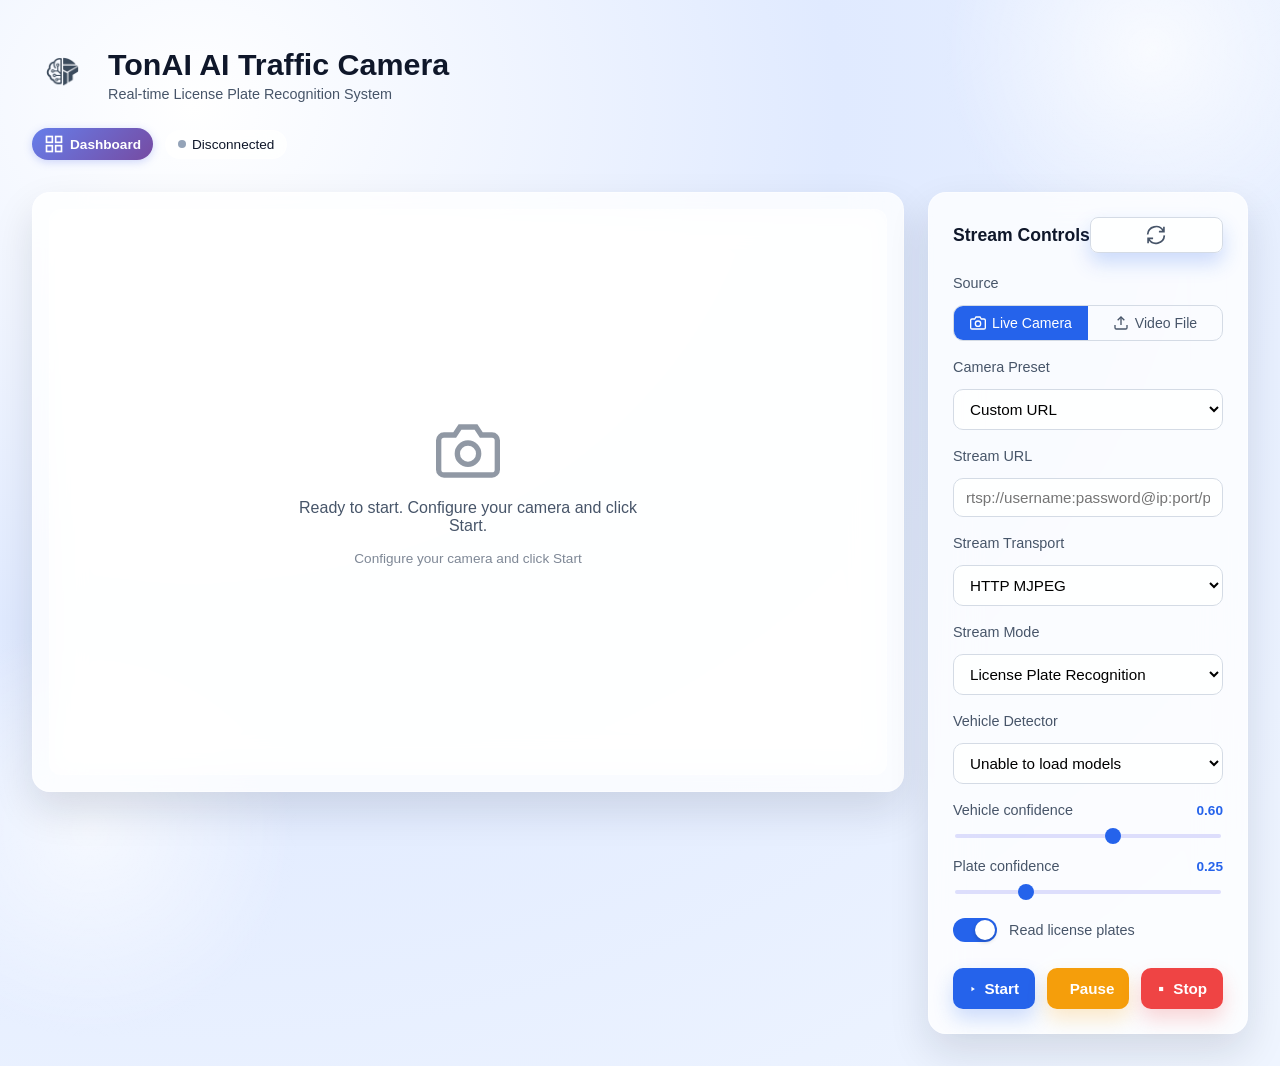
==== webapp/frontend/index.html @ 38c04290 "Merge pull request #68 from tungedng2710/development Development" ====
<!DOCTYPE html>
<html lang="en">
<head>
  <meta charset="UTF-8">
  <meta name="viewport" content="width=device-width, initial-scale=1.0">
  <title>TonAI License Plate Recognition</title>
  <link rel="stylesheet" href="style.css">
</head>
<body>
  <div class="app-shell">
    <header class="app-header">
      <div class="app-brand">
        <img src="static/logo_notext.png" alt="TonAI Logo" class="brand-logo" />
        <div>
          <h1>TonAI AI Traffic Camera</h1>
          <p class="tagline">Real-time License Plate Recognition System</p>
        </div>
      </div>
      <div class="status-badges">
        <a href="dashboard.html" class="dashboard-link" title="Open Dashboard">
          <svg width="20" height="20" viewBox="0 0 24 24" fill="none" stroke="currentColor" stroke-width="2">
            <rect x="3" y="3" width="7" height="7"/>
            <rect x="14" y="3" width="7" height="7"/>
            <rect x="14" y="14" width="7" height="7"/>
            <rect x="3" y="14" width="7" height="7"/>
          </svg>
          Dashboard
        </a>
        <div class="status-badge" id="connection-badge">
          <span class="status-dot"></span>
          <span class="status-text">Disconnected</span>
        </div>
        <div class="status-badge" id="fps-badge" style="display: none;">
          <span class="status-icon">⚡</span>
          <span class="status-text" id="fps-text">0 FPS</span>
        </div>
      </div>
    </header>

    <main class="app-main">
      <section class="stream-panel">
        <div class="stream-info" id="stream-info" style="display: none;">
          <span id="stream-resolution">Loading...</span>
          <span id="stream-duration">00:00</span>
        </div>
        <img id="alpr-stream" alt="License plate detection preview" class="stream-view" />
        <video id="webrtc-stream" class="stream-view" autoplay playsinline muted></video>
        <div class="stream-placeholder" id="stream-placeholder">
          <div class="placeholder-content">
            <svg class="placeholder-icon" viewBox="0 0 24 24" fill="none" stroke="currentColor" stroke-width="2">
              <path d="M23 19a2 2 0 0 1-2 2H3a2 2 0 0 1-2-2V8a2 2 0 0 1 2-2h4l2-3h6l2 3h4a2 2 0 0 1 2 2z"/>
              <circle cx="12" cy="13" r="4"/>
            </svg>
            <p id="placeholder-message">No stream running</p>
            <p class="placeholder-hint">Configure your camera and click Start</p>
          </div>
        </div>
        <div class="loading-overlay" id="loading-overlay" style="display: none;">
          <div class="spinner"></div>
          <p>Connecting...</p>
        </div>
      </section>

      <section class="control-panel">
        <div class="panel-header">
          <h2>Stream Controls</h2>
          <button class="icon-btn" id="refresh-cameras" title="Refresh cameras">
            <svg viewBox="0 0 24 24" fill="none" stroke="currentColor" stroke-width="2">
              <path d="M21.5 2v6h-6M2.5 22v-6h6M2 11.5a10 10 0 0 1 18.8-4.3M22 12.5a10 10 0 0 1-18.8 4.2"/>
            </svg>
          </button>
        </div>

        <div class="control-group">
          <label class="control-label">Source</label>
          <div class="source-toggle">
            <button class="source-btn active" id="source-camera" data-source="camera">
              <svg viewBox="0 0 24 24" fill="none" stroke="currentColor" stroke-width="2" width="14" height="14"><path d="M23 19a2 2 0 0 1-2 2H3a2 2 0 0 1-2-2V8a2 2 0 0 1 2-2h4l2-3h6l2 3h4a2 2 0 0 1 2 2z"/><circle cx="12" cy="13" r="4"/></svg>
              Live Camera
            </button>
            <button class="source-btn" id="source-upload" data-source="upload">
              <svg viewBox="0 0 24 24" fill="none" stroke="currentColor" stroke-width="2" width="14" height="14"><path d="M21 15v4a2 2 0 0 1-2 2H5a2 2 0 0 1-2-2v-4"/><polyline points="17 8 12 3 7 8"/><line x1="12" y1="3" x2="12" y2="15"/></svg>
              Video File
            </button>
          </div>
        </div>

        <div id="camera-section">
          <div class="control-group">
            <label class="control-label" for="camera-select">Camera Preset</label>
            <select id="camera-select">
              <option value="__custom" selected>Custom URL</option>
            </select>
          </div>

          <div class="control-group">
            <label class="control-label" for="stream-url">Stream URL</label>
            <input id="stream-url" type="text" placeholder="rtsp://username:password@ip:port/path" autocomplete="off" />
          </div>

          <div class="control-group">
            <label class="control-label" for="stream-transport">Stream Transport</label>
            <select id="stream-transport">
              <option value="mjpeg" selected>HTTP MJPEG</option>
              <option value="webrtc">WebRTC (Low Latency)</option>
            </select>
          </div>
        </div>

        <div id="upload-section" style="display:none;">
          <div class="control-group">
            <label class="control-label" for="video-file-input">MP4 Video <span class="upload-limit-badge">max 200 MB</span></label>
            <div class="file-drop-zone" id="file-drop-zone">
              <input type="file" id="video-file-input" accept="video/mp4,.mp4" />
              <div class="file-drop-content" id="file-drop-content">
                <svg viewBox="0 0 24 24" fill="none" stroke="currentColor" stroke-width="2" width="32" height="32"><path d="M21 15v4a2 2 0 0 1-2 2H5a2 2 0 0 1-2-2v-4"/><polyline points="17 8 12 3 7 8"/><line x1="12" y1="3" x2="12" y2="15"/></svg>
                <span class="file-drop-label">Click to select or drag &amp; drop</span>
                <span class="file-drop-hint" id="file-name-display">No file selected</span>
              </div>
            </div>
            <div class="upload-progress-wrap" id="upload-progress-wrap" style="display:none;">
              <div class="upload-progress-bar-bg">
                <div class="upload-progress-bar" id="upload-progress-bar"></div>
              </div>
              <span class="upload-progress-text" id="upload-progress-text">Uploading… 0%</span>
            </div>
          </div>
        </div>

        <div class="control-group">
          <label class="control-label" for="stream-mode">Stream Mode</label>
          <select id="stream-mode">
            <option value="preview">Camera Preview</option>
            <option value="alpr" selected>License Plate Recognition</option>
          </select>
        </div>

        <div class="control-group">
          <label class="control-label" for="vehicle-model">Vehicle Detector</label>
          <select id="vehicle-model">
            <option value="" disabled selected>Loading models...</option>
          </select>
        </div>

        <div class="control-group alpr-only">
          <label class="control-label" for="vconf">Vehicle confidence <span class="value-label" id="vconf-val">0.60</span></label>
          <input type="range" id="vconf" min="0" max="1" step="0.01" value="0.60" />
        </div>

        <div class="control-group alpr-only">
          <label class="control-label" for="pconf">Plate confidence <span class="value-label" id="pconf-val">0.25</span></label>
          <input type="range" id="pconf" min="0" max="1" step="0.01" value="0.25" />
        </div>

        <div class="control-toggle alpr-only">
          <label class="toggle-label" for="read-plate">
            <input type="checkbox" id="read-plate" checked />
            <span class="toggle-slider"></span>
            <span>Read license plates</span>
          </label>
        </div>

        <div class="button-row">
          <button id="start-stream" class="btn-primary">
            <svg viewBox="0 0 24 24" fill="currentColor">
              <path d="M8 5v14l11-7z"/>
            </svg>
            <span>Start</span>
          </button>
          <button id="pause-stream" class="btn-warning">
            <svg viewBox="0 0 24 24" fill="currentColor">
              <path d="M6 4h4v16H6V4zm8 0h4v16h-4V4z"/>
            </svg>
            <span>Pause</span>
          </button>
          <button id="stop-stream" class="btn-danger">
            <svg viewBox="0 0 24 24" fill="currentColor">
              <rect x="6" y="6" width="12" height="12"/>
            </svg>
            <span>Stop</span>
          </button>
        </div>
      </section>
    </main>
  </div>

  <script src="alpr_stream.js"></script>
</body>
</html>
---- webapp/frontend/style.css ----
@font-face {
  font-family: 'Coves';
  src: url('static/fonts/Coves-Regular.woff2') format('woff2'),
       url('static/fonts/Coves-Regular.woff') format('woff');
  font-weight: 400;
  font-style: normal;
  font-display: swap;
}

@font-face {
  font-family: 'Coves';
  src: url('static/fonts/Coves-Bold.woff2') format('woff2'),
       url('static/fonts/Coves-Bold.woff') format('woff');
  font-weight: 700;
  font-style: normal;
  font-display: swap;
}

@font-face {
  font-family: 'Coves';
  src: url('static/fonts/Coves-Light.woff2') format('woff2'),
       url('static/fonts/Coves-Light.woff') format('woff');
  font-weight: 300;
  font-style: normal;
  font-display: swap;
}

:root {
  color-scheme: light;
  --surface: rgba(255, 255, 255, 0.78);
  --surface-strong: rgba(255, 255, 255, 0.92);
  --surface-muted: #eef3ff;
  --text: #0f172a;
  --text-muted: #475569;
  --accent: #2563eb;
  --accent-strong: #1d4ed8;
  --border: #d4dbe5;
  --glass-border: rgba(255, 255, 255, 0.45);
  --glass-highlight: rgba(255, 255, 255, 0.65);
  --shadow: 0 18px 40px rgba(15, 23, 42, 0.12);
  font-family: 'Coves', -apple-system, BlinkMacSystemFont, 'Segoe UI', Roboto, 'Helvetica Neue', Arial, sans-serif;
}

* {
  box-sizing: border-box;
}

body {
  margin: 0;
  min-height: 100vh;
  background: radial-gradient(120% 120% at 15% 10%, rgba(255, 255, 255, 0.9) 0%, #e0eaff 42%, #eff5ff 100%);
  color: var(--text);
  font-family: inherit;
  position: relative;
  overflow-x: hidden;
}

body::before,
body::after {
  content: '';
  position: fixed;
  width: 420px;
  height: 420px;
  background: radial-gradient(circle, rgba(255, 255, 255, 0.75) 0%, rgba(255, 255, 255, 0) 70%);
  pointer-events: none;
  z-index: 0;
  filter: blur(0.5px);
}

body::before {
  top: -160px;
  right: -80px;
}

body::after {
  bottom: -140px;
  left: -120px;
  opacity: 0.85;
}

.app-shell {
  padding: 32px;
  display: flex;
  flex-direction: column;
  gap: 24px;
  max-width: 1440px;
  margin: 0 auto;
  position: relative;
  z-index: 1;
}

.app-header {
  display: flex;
  flex-direction: column;
  gap: 12px;
  padding: 12px 0 8px;
}

.app-brand {
  display: flex;
  align-items: center;
  gap: 16px;
}

.brand-logo {
  width: 60px;
  height: 60px;
  object-fit: contain;
}

.app-brand h1 {
  margin: 0;
  font-size: 1.9rem;
}

.tagline {
  margin: 4px 0 0;
  color: var(--text-muted);
  font-size: 0.9rem;
  font-weight: 300;
}

.status-badges {
  display: flex;
  gap: 12px;
  align-items: center;
  margin-top: 12px;
}

.dashboard-link {
  display: inline-flex;
  align-items: center;
  gap: 6px;
  padding: 6px 12px;
  background: linear-gradient(135deg, #667eea 0%, #764ba2 100%);
  color: white;
  text-decoration: none;
  border-radius: 20px;
  font-size: 0.85rem;
  font-weight: 600;
  transition: all 0.3s ease;
  box-shadow: 0 2px 8px rgba(102, 126, 234, 0.3);
}

.dashboard-link:hover {
  transform: translateY(-2px);
  box-shadow: 0 4px 12px rgba(102, 126, 234, 0.4);
}

.status-badge {
  display: inline-flex;
  align-items: center;
  gap: 6px;
  padding: 6px 12px;
  background: var(--surface);
  border: 1px solid var(--glass-border);
  border-radius: 20px;
  font-size: 0.85rem;
  font-weight: 500;
  backdrop-filter: blur(12px);
  -webkit-backdrop-filter: blur(12px);
  transition: all 0.3s ease;
}

.status-dot {
  width: 8px;
  height: 8px;
  border-radius: 50%;
  background: #94a3b8;
  animation: pulse 2s ease-in-out infinite;
  transition: background 0.3s ease;
}

.status-badge.connected .status-dot {
  background: #10b981;
}

.status-badge.connecting .status-dot {
  background: #f59e0b;
}

.status-badge.error .status-dot {
  background: #ef4444;
}

.status-icon {
  font-size: 1rem;
}

@keyframes pulse {
  0%, 100% { opacity: 1; }
  50% { opacity: 0.5; }
}

.header-note {
  margin: 0;
  color: var(--text-muted);
  line-height: 1.4;
}

.app-main {
  display: grid;
  grid-template-columns: minmax(0, 1fr) 320px;
  gap: 24px;
  align-items: start;
}

.stream-panel {
  position: relative;
  background: var(--surface);
  border-radius: 18px;
  padding: 16px;
  min-height: 600px;
  box-shadow: var(--shadow);
  display: flex;
  align-items: stretch;
  justify-content: center;
  border: 1px solid var(--glass-border);
  backdrop-filter: blur(24px);
  -webkit-backdrop-filter: blur(24px);
  overflow: hidden;
}

.stream-info {
  position: absolute;
  top: 24px;
  right: 24px;
  display: flex;
  gap: 12px;
  z-index: 10;
}

.stream-info span {
  background: rgba(15, 23, 42, 0.85);
  color: white;
  padding: 6px 12px;
  border-radius: 8px;
  font-size: 0.85rem;
  font-weight: 500;
  backdrop-filter: blur(12px);
  -webkit-backdrop-filter: blur(12px);
}

.stream-view {
  width: 100%;
  max-height: 80vh;
  border-radius: 12px;
  border: 1px solid var(--border);
  background: #0f172a;
  object-fit: contain;
  display: none;
  transition: opacity 0.3s ease;
}

.stream-view.fade-in {
  animation: fadeIn 0.5s ease;
}

@keyframes fadeIn {
  from { opacity: 0; }
  to { opacity: 1; }
}

.stream-placeholder {
  position: absolute;
  inset: 16px;
  border-radius: 12px;
  border: 1px dashed var(--glass-border);
  background: rgba(255, 255, 255, 0.32);
  display: flex;
  align-items: center;
  justify-content: center;
  color: var(--text-muted);
  font-weight: 500;
  backdrop-filter: blur(12px);
  -webkit-backdrop-filter: blur(12px);
  transition: all 0.3s ease;
}

.placeholder-content {
  display: flex;
  flex-direction: column;
  align-items: center;
  gap: 16px;
  text-align: center;
  max-width: 400px;
  padding: 24px;
}

.placeholder-icon {
  width: 64px;
  height: 64px;
  color: var(--text-muted);
  opacity: 0.6;
}

.placeholder-content p {
  margin: 0;
  font-size: 1rem;
}

.placeholder-hint {
  font-size: 0.85rem !important;
  opacity: 0.7;
}

.loading-overlay {
  position: absolute;
  inset: 16px;
  border-radius: 12px;
  background: rgba(255, 255, 255, 0.95);
  display: flex;
  flex-direction: column;
  align-items: center;
  justify-content: center;
  gap: 16px;
  z-index: 20;
  backdrop-filter: blur(12px);
  -webkit-backdrop-filter: blur(12px);
}

.spinner {
  width: 48px;
  height: 48px;
  border: 4px solid rgba(37, 99, 235, 0.2);
  border-top-color: var(--accent);
  border-radius: 50%;
  animation: spin 0.8s linear infinite;
}

@keyframes spin {
  to { transform: rotate(360deg); }
}

.loading-overlay p {
  margin: 0;
  color: var(--text);
  font-weight: 500;
}

.control-panel {
  background: var(--surface);
  border-radius: 18px;
  box-shadow: var(--shadow);
  padding: 24px;
  display: flex;
  flex-direction: column;
  gap: 18px;
  border: 1px solid var(--glass-border);
  backdrop-filter: blur(24px);
  -webkit-backdrop-filter: blur(24px);
}

.control-panel.preview-mode .alpr-only {
  display: none;
}

.panel-header {
  display: flex;
  justify-content: space-between;
  align-items: center;
  margin-bottom: 4px;
}

.panel-header h2 {
  margin: 0;
  font-size: 1.1rem;
}

.icon-btn {
  width: 36px;
  height: 36px;
  padding: 8px;
  border: 1px solid var(--border);
  border-radius: 8px;
  background: var(--surface);
  cursor: pointer;
  transition: all 0.2s ease;
  display: flex;
  align-items: center;
  justify-content: center;
}

.icon-btn svg {
  width: 20px;
  height: 20px;
  color: var(--text-muted);
  transition: color 0.2s ease;
}

.icon-btn:hover {
  background: var(--surface-muted);
  border-color: var(--accent);
}

.icon-btn:hover svg {
  color: var(--accent);
}

.icon-btn:active {
  transform: scale(0.95);
}

.control-label {
  font-size: 0.9rem;
  color: var(--text-muted);
  margin-bottom: 6px;
  display: flex;
  gap: 8px;
  align-items: baseline;
  justify-content: space-between;
}

.value-label {
  color: var(--accent);
  font-weight: 600;
  font-size: 0.85rem;
}

input[type="text"],
select {
  width: 100%;
  padding: 10px 12px;
  border-radius: 10px;
  border: 1px solid var(--border);
  font-size: 0.95rem;
  transition: all 0.2s ease;
  background: var(--surface);
}

input[type="text"]:focus,
select:focus {
  outline: none;
  border-color: var(--accent);
  box-shadow: 0 0 0 3px rgba(37, 99, 235, 0.12);
  transform: translateY(-1px);
}

input[type="text"].input-error {
  border-color: #ef4444;
  box-shadow: 0 0 0 3px rgba(239, 68, 68, 0.18);
  animation: shake 0.3s ease;
}

@keyframes shake {
  0%, 100% { transform: translateX(0); }
  25% { transform: translateX(-5px); }
  75% { transform: translateX(5px); }
}

.control-group {
  display: flex;
  flex-direction: column;
  gap: 8px;
}

.control-toggle {
  display: flex;
  align-items: center;
  margin-top: 4px;
}

.toggle-label {
  display: flex;
  align-items: center;
  gap: 12px;
  font-size: 0.9rem;
  color: var(--text-muted);
  cursor: pointer;
  user-select: none;
}

.toggle-label input[type="checkbox"] {
  position: absolute;
  opacity: 0;
  pointer-events: none;
}

.toggle-slider {
  position: relative;
  width: 44px;
  height: 24px;
  background: rgba(148, 163, 184, 0.3);
  border-radius: 12px;
  transition: all 0.3s ease;
  flex-shrink: 0;
}

.toggle-slider::before {
  content: '';
  position: absolute;
  top: 2px;
  left: 2px;
  width: 20px;
  height: 20px;
  background: white;
  border-radius: 50%;
  transition: all 0.3s ease;
  box-shadow: 0 2px 4px rgba(0, 0, 0, 0.2);
}

.toggle-label input[type="checkbox"]:checked + .toggle-slider {
  background: var(--accent);
}

.toggle-label input[type="checkbox"]:checked + .toggle-slider::before {
  transform: translateX(20px);
}

input[type="range"] {
  appearance: none;
  height: 4px;
  border-radius: 999px;
  background: rgba(99, 102, 241, 0.2);
  outline: none;
}

input[type="range"]::-webkit-slider-thumb {
  appearance: none;
  width: 16px;
  height: 16px;
  border-radius: 50%;
  background: var(--accent);
  cursor: pointer;
  transition: transform 0.15s ease;
}

input[type="range"]::-webkit-slider-thumb:hover {
  transform: scale(1.1);
}

input[type="range"]::-moz-range-thumb {
  width: 16px;
  height: 16px;
  border-radius: 50%;
  background: var(--accent);
  cursor: pointer;
  border: none;
}

.button-row {
  display: flex;
  gap: 12px;
  flex-wrap: nowrap;
  margin-top: 8px;
}

button {
  flex: 1 1 0;
  min-width: 0;
  padding: 12px 16px;
  border-radius: 10px;
  border: none;
  font-weight: 600;
  font-size: 0.95rem;
  cursor: pointer;
  transition: all 0.2s ease;
  color: #fff;
  background: var(--accent);
  box-shadow: 0 10px 20px rgba(37, 99, 235, 0.22);
  display: flex;
  align-items: center;
  justify-content: center;
  gap: 8px;
  position: relative;
  overflow: hidden;
}

button::before {
  content: '';
  position: absolute;
  inset: 0;
  background: linear-gradient(135deg, rgba(255, 255, 255, 0.2) 0%, transparent 100%);
  opacity: 0;
  transition: opacity 0.3s ease;
}

button:hover::before {
  opacity: 1;
}

button svg {
  width: 16px;
  height: 16px;
}

button:hover {
  background: var(--accent-strong);
  transform: translateY(-2px);
  box-shadow: 0 14px 28px rgba(37, 99, 235, 0.3);
}

button:active {
  transform: translateY(0);
  box-shadow: 0 8px 16px rgba(37, 99, 235, 0.22);
}

button:disabled {
  opacity: 0.6;
  cursor: not-allowed;
  transform: none !important;
}

.btn-primary {
  background: var(--accent);
  box-shadow: 0 10px 20px rgba(37, 99, 235, 0.22);
}

.btn-primary:hover {
  background: var(--accent-strong);
}

.btn-warning {
  background: #f59e0b;
  box-shadow: 0 10px 20px rgba(245, 158, 11, 0.22);
}

.btn-warning:hover {
  background: #ea8a07;
  box-shadow: 0 14px 28px rgba(245, 158, 11, 0.3);
}

.btn-danger {
  background: #ef4444;
  box-shadow: 0 10px 20px rgba(239, 68, 68, 0.22);
}

.btn-danger:hover {
  background: #dc2626;
  box-shadow: 0 14px 28px rgba(239, 68, 68, 0.3);
}

/* ── Source toggle ──────────────────────────────────── */
.source-toggle {
  display: flex;
  gap: 0;
  border: 1px solid var(--border);
  border-radius: 10px;
  overflow: hidden;
}

.source-btn {
  flex: 1 1 0;
  display: inline-flex;
  align-items: center;
  justify-content: center;
  gap: 6px;
  padding: 9px 12px;
  border: none;
  border-radius: 0;
  background: transparent;
  color: var(--text-muted);
  font-size: 0.88rem;
  font-weight: 500;
  cursor: pointer;
  transition: all 0.18s ease;
  box-shadow: none;
  transform: none !important;
}

.source-btn:hover {
  background: var(--surface-muted);
  color: var(--text);
  transform: none !important;
  box-shadow: none !important;
}

.source-btn.active {
  background: var(--accent);
  color: #fff;
  box-shadow: none !important;
}

.source-btn.active:hover {
  background: var(--accent-strong);
}

/* ── File drop zone ─────────────────────────────────── */
.upload-limit-badge {
  display: inline-block;
  background: var(--surface-muted);
  color: var(--text-muted);
  border: 1px solid var(--border);
  border-radius: 6px;
  font-size: 0.75rem;
  padding: 1px 6px;
  margin-left: 6px;
  vertical-align: middle;
}

.file-drop-zone {
  position: relative;
  border: 2px dashed var(--border);
  border-radius: 10px;
  background: var(--surface-muted);
  cursor: pointer;
  transition: all 0.2s ease;
  overflow: hidden;
}

.file-drop-zone:hover,
.file-drop-zone.drag-over {
  border-color: var(--accent);
  background: rgba(37, 99, 235, 0.05);
}

.file-drop-zone.drop-zone-error {
  border-color: #ef4444;
  background: rgba(239, 68, 68, 0.05);
}

.file-drop-zone input[type="file"] {
  position: absolute;
  inset: 0;
  opacity: 0;
  cursor: pointer;
  width: 100%;
  height: 100%;
  z-index: 2;
}

.file-drop-content {
  display: flex;
  flex-direction: column;
  align-items: center;
  gap: 6px;
  padding: 20px 16px;
  pointer-events: none;
  color: var(--text-muted);
}

.file-drop-content svg {
  opacity: 0.55;
}

.file-drop-label {
  font-size: 0.9rem;
  font-weight: 500;
  color: var(--text);
}

.file-drop-hint {
  font-size: 0.8rem;
  color: var(--text-muted);
  word-break: break-all;
  text-align: center;
}

/* ── Upload progress ────────────────────────────────── */
.upload-progress-wrap {
  margin-top: 8px;
}

.upload-progress-bar-bg {
  height: 6px;
  background: var(--surface-muted);
  border-radius: 4px;
  overflow: hidden;
  border: 1px solid var(--border);
}

.upload-progress-bar {
  height: 100%;
  width: 0%;
  background: linear-gradient(90deg, var(--accent) 0%, #60a5fa 100%);
  border-radius: 4px;
  transition: width 0.2s ease;
}

.upload-progress-text {
  display: block;
  margin-top: 4px;
  font-size: 0.8rem;
  color: var(--text-muted);
}

#camera-section,
#upload-section {
  display: flex;
  flex-direction: column;
  gap: 18px;
}

@media (max-width: 1024px) {
  .app-shell {
    padding: 24px;
  }

  .app-main {
    grid-template-columns: 1fr;
  }

  .control-panel {
    position: static;
  }
}

@media (max-width: 640px) {
  .app-shell {
    padding: 16px;
  }

  .app-header {
    padding: 18px;
  }

  .stream-panel {
    padding: 12px;
    min-height: 300px;
  }

  .stream-placeholder {
    inset: 12px;
  }

  .control-panel {
    padding: 18px;
    gap: 16px;
  }
}
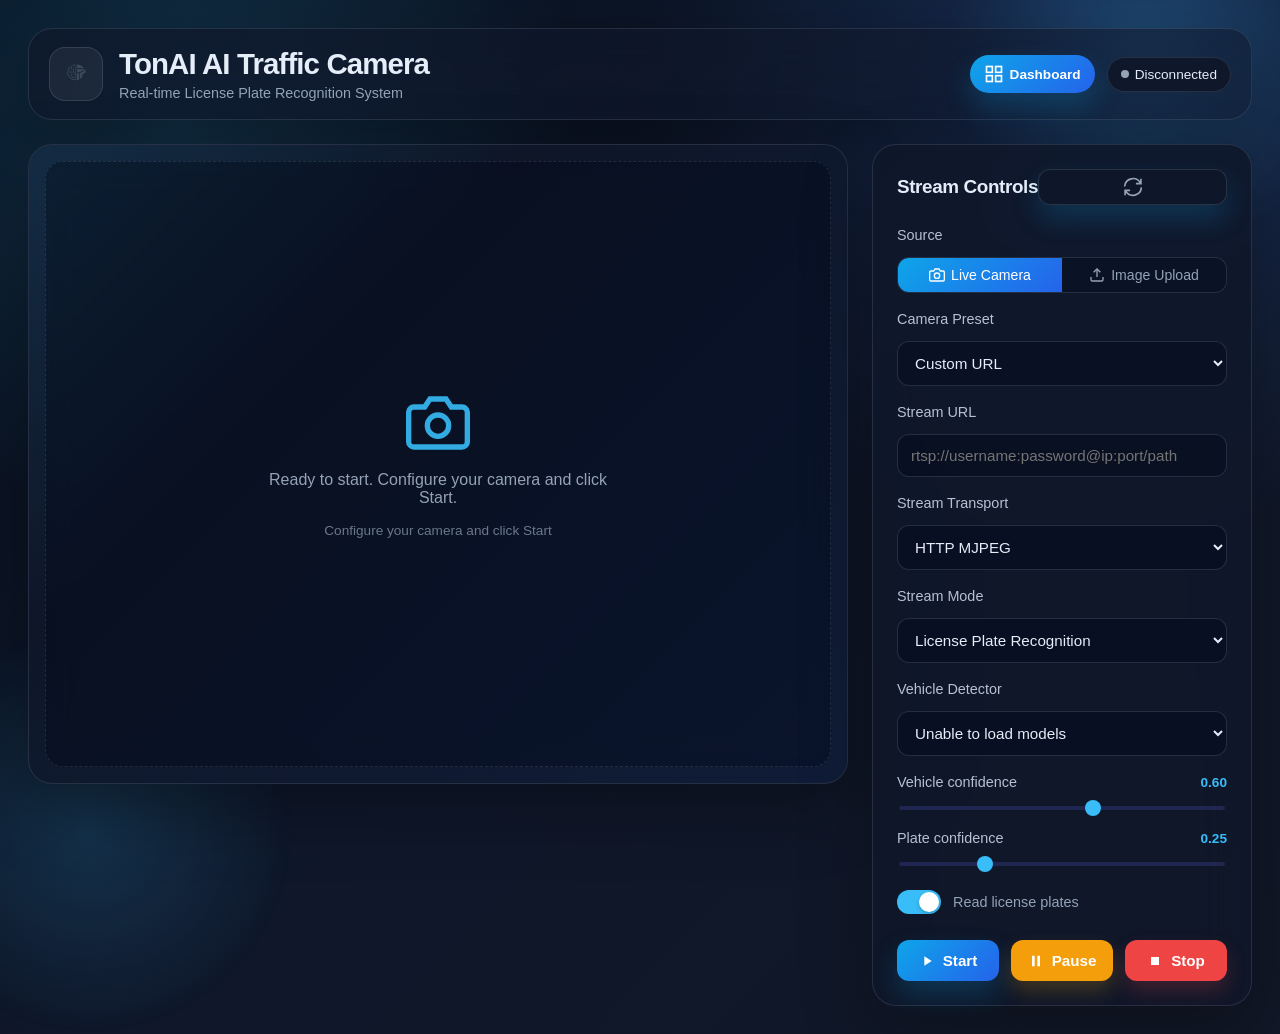
==== commit 144f6520: "bug fixed" ====
--- a/webapp/frontend/index.html
+++ b/webapp/frontend/index.html
@@ -80,7 +80,7 @@
             </button>
             <button class="source-btn" id="source-upload" data-source="upload">
               <svg viewBox="0 0 24 24" fill="none" stroke="currentColor" stroke-width="2" width="14" height="14"><path d="M21 15v4a2 2 0 0 1-2 2H5a2 2 0 0 1-2-2v-4"/><polyline points="17 8 12 3 7 8"/><line x1="12" y1="3" x2="12" y2="15"/></svg>
-              Video File
+              Image Upload
             </button>
           </div>
         </div>
@@ -109,9 +109,9 @@
 
         <div id="upload-section" style="display:none;">
           <div class="control-group">
-            <label class="control-label" for="video-file-input">MP4 Video <span class="upload-limit-badge">max 200 MB</span></label>
+            <label class="control-label" for="image-file-input">Image <span class="upload-limit-badge">JPG, PNG, WEBP</span></label>
             <div class="file-drop-zone" id="file-drop-zone">
-              <input type="file" id="video-file-input" accept="video/mp4,.mp4" />
+              <input type="file" id="image-file-input" accept="image/*,.jpg,.jpeg,.png,.webp" />
               <div class="file-drop-content" id="file-drop-content">
                 <svg viewBox="0 0 24 24" fill="none" stroke="currentColor" stroke-width="2" width="32" height="32"><path d="M21 15v4a2 2 0 0 1-2 2H5a2 2 0 0 1-2-2v-4"/><polyline points="17 8 12 3 7 8"/><line x1="12" y1="3" x2="12" y2="15"/></svg>
                 <span class="file-drop-label">Click to select or drag &amp; drop</span>
@@ -122,7 +122,7 @@
               <div class="upload-progress-bar-bg">
                 <div class="upload-progress-bar" id="upload-progress-bar"></div>
               </div>
-              <span class="upload-progress-text" id="upload-progress-text">Uploading… 0%</span>
+              <span class="upload-progress-text" id="upload-progress-text">Processing... 0%</span>
             </div>
           </div>
         </div>
--- a/webapp/frontend/style.css
+++ b/webapp/frontend/style.css
@@ -26,18 +26,21 @@
 }
 
 :root {
-  color-scheme: light;
-  --surface: rgba(255, 255, 255, 0.78);
-  --surface-strong: rgba(255, 255, 255, 0.92);
-  --surface-muted: #eef3ff;
-  --text: #0f172a;
-  --text-muted: #475569;
-  --accent: #2563eb;
-  --accent-strong: #1d4ed8;
-  --border: #d4dbe5;
-  --glass-border: rgba(255, 255, 255, 0.45);
-  --glass-highlight: rgba(255, 255, 255, 0.65);
-  --shadow: 0 18px 40px rgba(15, 23, 42, 0.12);
+  color-scheme: dark;
+  --page-bg: #07111f;
+  --surface: rgba(15, 23, 42, 0.88);
+  --surface-strong: rgba(22, 33, 52, 0.96);
+  --surface-muted: rgba(30, 41, 59, 0.82);
+  --text: #e5edf8;
+  --text-muted: #94a3b8;
+  --accent: #38bdf8;
+  --accent-strong: #0ea5e9;
+  --border: rgba(148, 163, 184, 0.2);
+  --glass-border: rgba(148, 163, 184, 0.18);
+  --glass-highlight: rgba(255, 255, 255, 0.08);
+  --shadow: 0 24px 70px rgba(0, 0, 0, 0.32);
+  --radius-lg: 24px;
+  --radius-md: 14px;
   font-family: 'Coves', -apple-system, BlinkMacSystemFont, 'Segoe UI', Roboto, 'Helvetica Neue', Arial, sans-serif;
 }
 
@@ -48,7 +51,10 @@
 body {
   margin: 0;
   min-height: 100vh;
-  background: radial-gradient(120% 120% at 15% 10%, rgba(255, 255, 255, 0.9) 0%, #e0eaff 42%, #eff5ff 100%);
+  background:
+    radial-gradient(circle at 14% 12%, rgba(56, 189, 248, 0.18), transparent 28%),
+    radial-gradient(circle at 88% 6%, rgba(59, 130, 246, 0.2), transparent 32%),
+    linear-gradient(135deg, #07111f 0%, #0f172a 48%, #111827 100%);
   color: var(--text);
   font-family: inherit;
   position: relative;
@@ -61,7 +67,7 @@
   position: fixed;
   width: 420px;
   height: 420px;
-  background: radial-gradient(circle, rgba(255, 255, 255, 0.75) 0%, rgba(255, 255, 255, 0) 70%);
+  background: radial-gradient(circle, rgba(56, 189, 248, 0.2) 0%, rgba(56, 189, 248, 0) 70%);
   pointer-events: none;
   z-index: 0;
   filter: blur(0.5px);
@@ -79,7 +85,7 @@
 }
 
 .app-shell {
-  padding: 32px;
+  padding: 28px;
   display: flex;
   flex-direction: column;
   gap: 24px;
@@ -91,9 +97,17 @@
 
 .app-header {
   display: flex;
-  flex-direction: column;
-  gap: 12px;
-  padding: 12px 0 8px;
+  flex-direction: row;
+  justify-content: space-between;
+  align-items: center;
+  gap: 20px;
+  padding: 18px 20px;
+  background: linear-gradient(135deg, rgba(15, 23, 42, 0.78), rgba(15, 23, 42, 0.52));
+  border: 1px solid var(--glass-border);
+  border-radius: var(--radius-lg);
+  box-shadow: var(--shadow);
+  backdrop-filter: blur(20px);
+  -webkit-backdrop-filter: blur(20px);
 }
 
 .app-brand {
@@ -103,14 +117,19 @@
 }
 
 .brand-logo {
-  width: 60px;
-  height: 60px;
+  width: 54px;
+  height: 54px;
   object-fit: contain;
+  padding: 8px;
+  background: rgba(255, 255, 255, 0.06);
+  border: 1px solid var(--border);
+  border-radius: 16px;
 }
 
 .app-brand h1 {
   margin: 0;
-  font-size: 1.9rem;
+  font-size: clamp(1.55rem, 2.3vw, 2.15rem);
+  letter-spacing: -0.03em;
 }
 
 .tagline {
@@ -124,22 +143,24 @@
   display: flex;
   gap: 12px;
   align-items: center;
-  margin-top: 12px;
+  margin-top: 0;
+  flex-wrap: wrap;
+  justify-content: flex-end;
 }
 
 .dashboard-link {
   display: inline-flex;
   align-items: center;
   gap: 6px;
-  padding: 6px 12px;
-  background: linear-gradient(135deg, #667eea 0%, #764ba2 100%);
+  padding: 9px 14px;
+  background: linear-gradient(135deg, #0ea5e9 0%, #2563eb 100%);
   color: white;
   text-decoration: none;
-  border-radius: 20px;
+  border-radius: 999px;
   font-size: 0.85rem;
   font-weight: 600;
   transition: all 0.3s ease;
-  box-shadow: 0 2px 8px rgba(102, 126, 234, 0.3);
+  box-shadow: 0 14px 28px rgba(14, 165, 233, 0.22);
 }
 
 .dashboard-link:hover {
@@ -151,10 +172,10 @@
   display: inline-flex;
   align-items: center;
   gap: 6px;
-  padding: 6px 12px;
+  padding: 9px 13px;
   background: var(--surface);
   border: 1px solid var(--glass-border);
-  border-radius: 20px;
+  border-radius: 999px;
   font-size: 0.85rem;
   font-weight: 500;
   backdrop-filter: blur(12px);
@@ -200,7 +221,7 @@
 
 .app-main {
   display: grid;
-  grid-template-columns: minmax(0, 1fr) 320px;
+  grid-template-columns: minmax(0, 1fr) minmax(330px, 380px);
   gap: 24px;
   align-items: start;
 }
@@ -208,9 +229,9 @@
 .stream-panel {
   position: relative;
   background: var(--surface);
-  border-radius: 18px;
+  border-radius: var(--radius-lg);
   padding: 16px;
-  min-height: 600px;
+  min-height: 640px;
   box-shadow: var(--shadow);
   display: flex;
   align-items: stretch;
@@ -221,6 +242,14 @@
   overflow: hidden;
 }
 
+.stream-panel::before {
+  content: '';
+  position: absolute;
+  inset: 0;
+  background: linear-gradient(135deg, rgba(56, 189, 248, 0.12), transparent 34%, rgba(37, 99, 235, 0.08));
+  pointer-events: none;
+}
+
 .stream-info {
   position: absolute;
   top: 24px;
@@ -231,7 +260,7 @@
 }
 
 .stream-info span {
-  background: rgba(15, 23, 42, 0.85);
+  background: rgba(2, 6, 23, 0.82);
   color: white;
   padding: 6px 12px;
   border-radius: 8px;
@@ -244,12 +273,18 @@
 .stream-view {
   width: 100%;
   max-height: 80vh;
-  border-radius: 12px;
+  border-radius: 18px;
   border: 1px solid var(--border);
-  background: #0f172a;
+  background: #020617;
   object-fit: contain;
   display: none;
   transition: opacity 0.3s ease;
+  position: relative;
+  z-index: 1;
+}
+
+.stream-view.single-image-result {
+  object-fit: contain;
 }
 
 .stream-view.fade-in {
@@ -264,9 +299,9 @@
 .stream-placeholder {
   position: absolute;
   inset: 16px;
-  border-radius: 12px;
+  border-radius: 18px;
   border: 1px dashed var(--glass-border);
-  background: rgba(255, 255, 255, 0.32);
+  background: rgba(2, 6, 23, 0.34);
   display: flex;
   align-items: center;
   justify-content: center;
@@ -290,8 +325,8 @@
 .placeholder-icon {
   width: 64px;
   height: 64px;
-  color: var(--text-muted);
-  opacity: 0.6;
+  color: var(--accent);
+  opacity: 0.9;
 }
 
 .placeholder-content p {
@@ -308,7 +343,7 @@
   position: absolute;
   inset: 16px;
   border-radius: 12px;
-  background: rgba(255, 255, 255, 0.95);
+  background: rgba(2, 6, 23, 0.82);
   display: flex;
   flex-direction: column;
   align-items: center;
@@ -322,7 +357,7 @@
 .spinner {
   width: 48px;
   height: 48px;
-  border: 4px solid rgba(37, 99, 235, 0.2);
+  border: 4px solid rgba(56, 189, 248, 0.16);
   border-top-color: var(--accent);
   border-radius: 50%;
   animation: spin 0.8s linear infinite;
@@ -340,7 +375,7 @@
 
 .control-panel {
   background: var(--surface);
-  border-radius: 18px;
+  border-radius: var(--radius-lg);
   box-shadow: var(--shadow);
   padding: 24px;
   display: flex;
@@ -364,7 +399,8 @@
 
 .panel-header h2 {
   margin: 0;
-  font-size: 1.1rem;
+  font-size: 1.18rem;
+  letter-spacing: -0.02em;
 }
 
 .icon-btn {
@@ -372,7 +408,7 @@
   height: 36px;
   padding: 8px;
   border: 1px solid var(--border);
-  border-radius: 8px;
+  border-radius: 12px;
   background: var(--surface);
   cursor: pointer;
   transition: all 0.2s ease;
@@ -403,7 +439,7 @@
 
 .control-label {
   font-size: 0.9rem;
-  color: var(--text-muted);
+  color: #b6c2d2;
   margin-bottom: 6px;
   display: flex;
   gap: 8px;
@@ -420,19 +456,25 @@
 input[type="text"],
 select {
   width: 100%;
-  padding: 10px 12px;
-  border-radius: 10px;
+  padding: 12px 13px;
+  border-radius: 12px;
   border: 1px solid var(--border);
   font-size: 0.95rem;
   transition: all 0.2s ease;
-  background: var(--surface);
+  background: rgba(2, 6, 23, 0.36);
+  color: var(--text);
+}
+
+select option {
+  background: #0f172a;
+  color: var(--text);
 }
 
 input[type="text"]:focus,
 select:focus {
   outline: none;
   border-color: var(--accent);
-  box-shadow: 0 0 0 3px rgba(37, 99, 235, 0.12);
+  box-shadow: 0 0 0 3px rgba(56, 189, 248, 0.16);
   transform: translateY(-1px);
 }
 
@@ -549,7 +591,7 @@
   flex: 1 1 0;
   min-width: 0;
   padding: 12px 16px;
-  border-radius: 10px;
+  border-radius: 12px;
   border: none;
   font-weight: 600;
   font-size: 0.95rem;
@@ -557,7 +599,7 @@
   transition: all 0.2s ease;
   color: #fff;
   background: var(--accent);
-  box-shadow: 0 10px 20px rgba(37, 99, 235, 0.22);
+  box-shadow: 0 14px 28px rgba(14, 165, 233, 0.2);
   display: flex;
   align-items: center;
   justify-content: center;
@@ -602,12 +644,12 @@
 }
 
 .btn-primary {
-  background: var(--accent);
-  box-shadow: 0 10px 20px rgba(37, 99, 235, 0.22);
+  background: linear-gradient(135deg, #0ea5e9 0%, #2563eb 100%);
+  box-shadow: 0 14px 28px rgba(14, 165, 233, 0.22);
 }
 
 .btn-primary:hover {
-  background: var(--accent-strong);
+  background: linear-gradient(135deg, #0284c7 0%, #1d4ed8 100%);
 }
 
 .btn-warning {
@@ -635,8 +677,9 @@
   display: flex;
   gap: 0;
   border: 1px solid var(--border);
-  border-radius: 10px;
+  border-radius: 12px;
   overflow: hidden;
+  background: rgba(2, 6, 23, 0.28);
 }
 
 .source-btn {
@@ -666,7 +709,7 @@
 }
 
 .source-btn.active {
-  background: var(--accent);
+  background: linear-gradient(135deg, #0ea5e9 0%, #2563eb 100%);
   color: #fff;
   box-shadow: none !important;
 }
@@ -691,8 +734,8 @@
 .file-drop-zone {
   position: relative;
   border: 2px dashed var(--border);
-  border-radius: 10px;
-  background: var(--surface-muted);
+  border-radius: 14px;
+  background: rgba(2, 6, 23, 0.28);
   cursor: pointer;
   transition: all 0.2s ease;
   overflow: hidden;
@@ -762,7 +805,7 @@
 .upload-progress-bar {
   height: 100%;
   width: 0%;
-  background: linear-gradient(90deg, var(--accent) 0%, #60a5fa 100%);
+  background: linear-gradient(90deg, #38bdf8 0%, #2563eb 100%);
   border-radius: 4px;
   transition: width 0.2s ease;
 }
@@ -790,6 +833,15 @@
     grid-template-columns: 1fr;
   }
 
+  .app-header {
+    flex-direction: column;
+    align-items: flex-start;
+  }
+
+  .status-badges {
+    justify-content: flex-start;
+  }
+
   .control-panel {
     position: static;
   }
@@ -804,6 +856,15 @@
     padding: 18px;
   }
 
+  .app-brand {
+    align-items: flex-start;
+  }
+
+  .brand-logo {
+    width: 46px;
+    height: 46px;
+  }
+
   .stream-panel {
     padding: 12px;
     min-height: 300px;
@@ -817,4 +878,8 @@
     padding: 18px;
     gap: 16px;
   }
-}
+
+  .button-row {
+    flex-direction: column;
+  }
+}
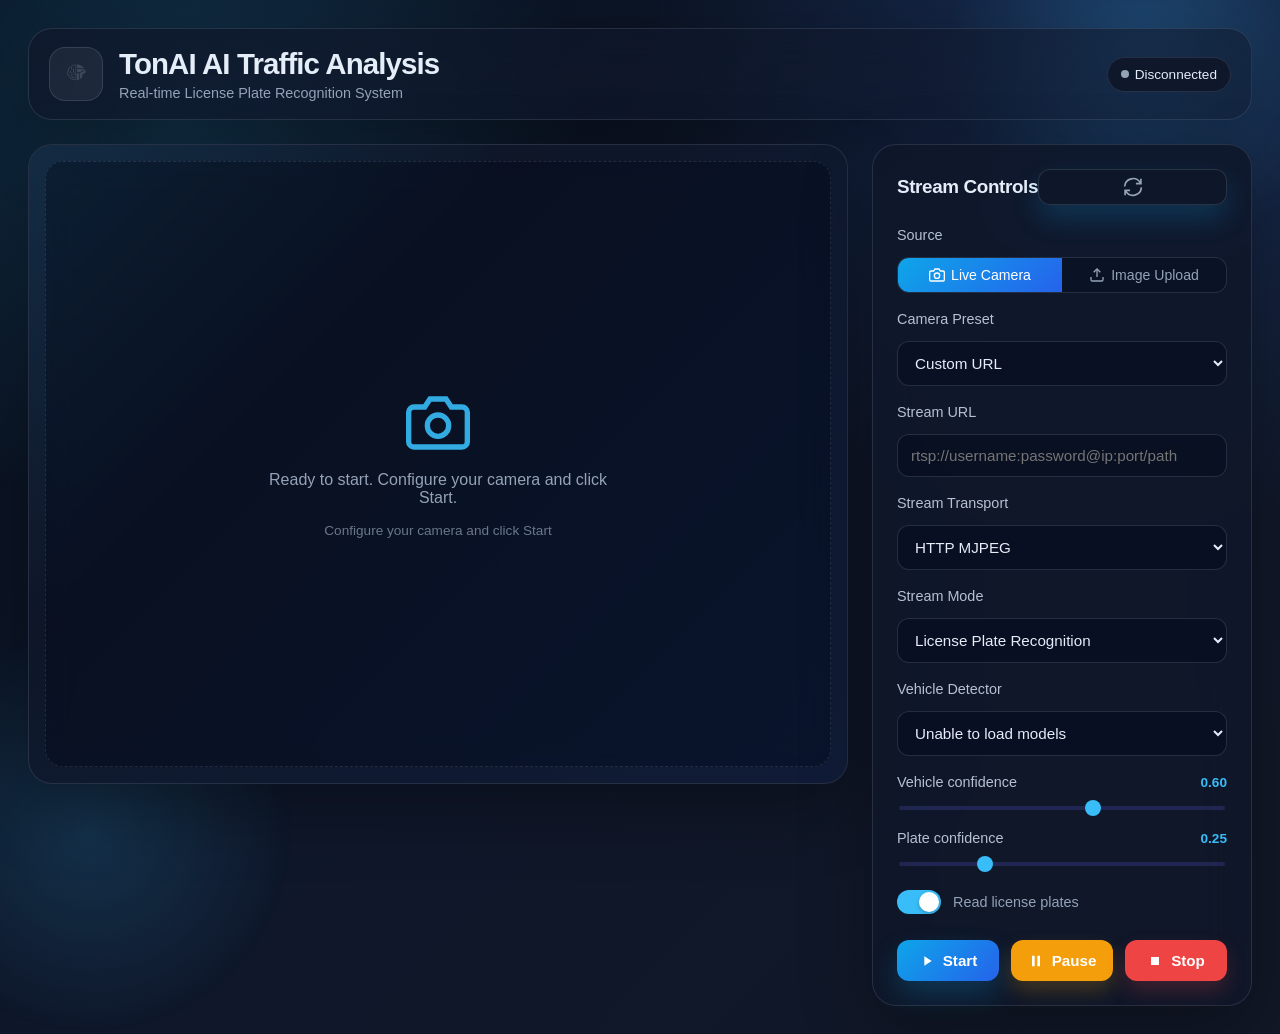
==== commit 77e89ccf: "update webapp" ====
--- a/webapp/frontend/index.html
+++ b/webapp/frontend/index.html
@@ -12,20 +12,11 @@
       <div class="app-brand">
         <img src="static/logo_notext.png" alt="TonAI Logo" class="brand-logo" />
         <div>
-          <h1>TonAI AI Traffic Camera</h1>
+          <h1>TonAI AI Traffic Analysis</h1>
           <p class="tagline">Real-time License Plate Recognition System</p>
         </div>
       </div>
       <div class="status-badges">
-        <a href="dashboard.html" class="dashboard-link" title="Open Dashboard">
-          <svg width="20" height="20" viewBox="0 0 24 24" fill="none" stroke="currentColor" stroke-width="2">
-            <rect x="3" y="3" width="7" height="7"/>
-            <rect x="14" y="3" width="7" height="7"/>
-            <rect x="14" y="14" width="7" height="7"/>
-            <rect x="3" y="14" width="7" height="7"/>
-          </svg>
-          Dashboard
-        </a>
         <div class="status-badge" id="connection-badge">
           <span class="status-dot"></span>
           <span class="status-text">Disconnected</span>
--- a/webapp/frontend/style.css
+++ b/webapp/frontend/style.css
@@ -148,26 +148,6 @@
   justify-content: flex-end;
 }
 
-.dashboard-link {
-  display: inline-flex;
-  align-items: center;
-  gap: 6px;
-  padding: 9px 14px;
-  background: linear-gradient(135deg, #0ea5e9 0%, #2563eb 100%);
-  color: white;
-  text-decoration: none;
-  border-radius: 999px;
-  font-size: 0.85rem;
-  font-weight: 600;
-  transition: all 0.3s ease;
-  box-shadow: 0 14px 28px rgba(14, 165, 233, 0.22);
-}
-
-.dashboard-link:hover {
-  transform: translateY(-2px);
-  box-shadow: 0 4px 12px rgba(102, 126, 234, 0.4);
-}
-
 .status-badge {
   display: inline-flex;
   align-items: center;
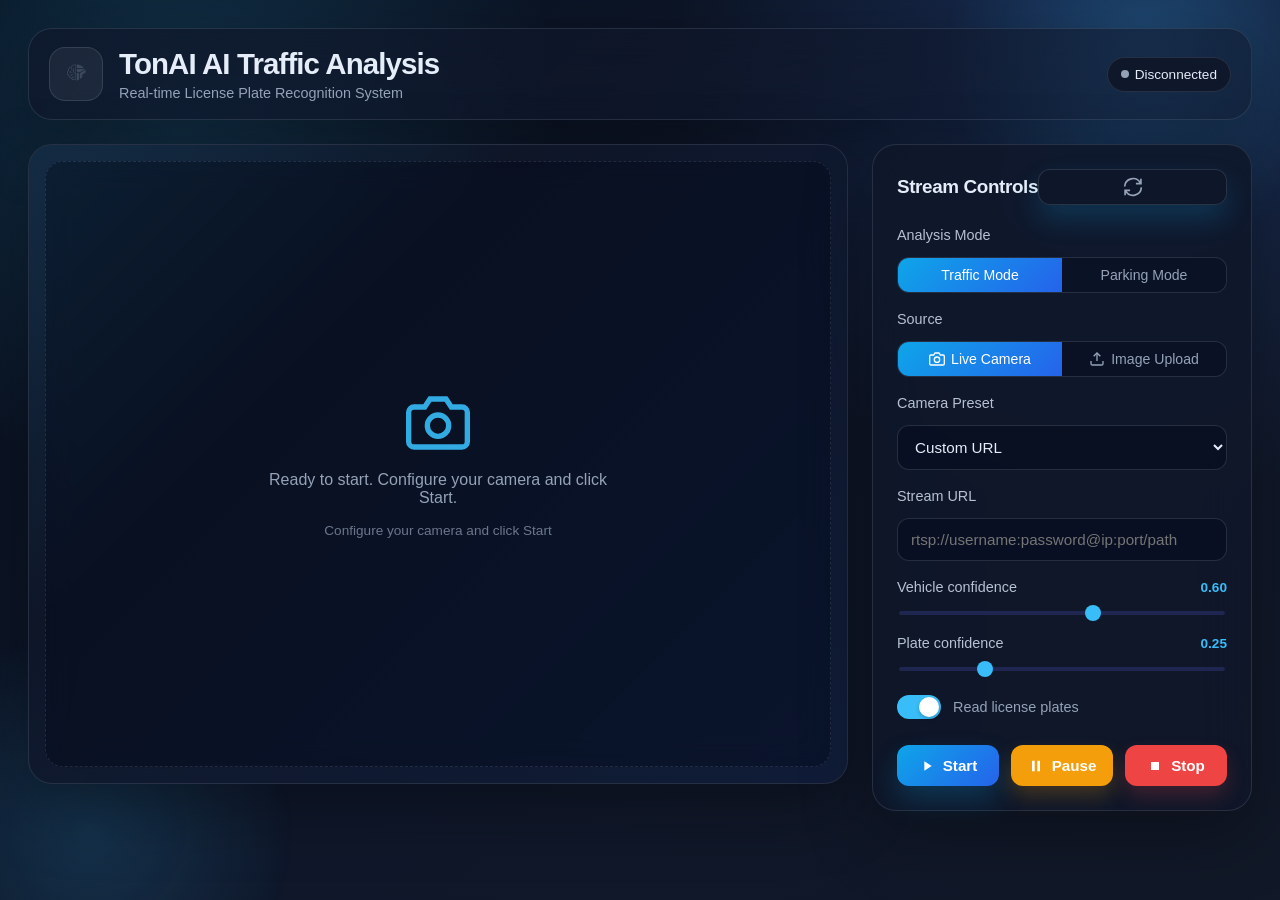
==== commit cce13fe2: "update webapp" ====
--- a/webapp/frontend/index.html
+++ b/webapp/frontend/index.html
@@ -63,6 +63,14 @@
         </div>
 
         <div class="control-group">
+          <label class="control-label">Analysis Mode</label>
+          <div class="mode-tabs">
+            <button class="mode-tab active" id="traffic-mode-tab" data-analysis-mode="traffic">Traffic Mode</button>
+            <button class="mode-tab" id="parking-mode-tab" data-analysis-mode="parking">Parking Mode</button>
+          </div>
+        </div>
+
+        <div class="control-group">
           <label class="control-label">Source</label>
           <div class="source-toggle">
             <button class="source-btn active" id="source-camera" data-source="camera">
@@ -89,7 +97,7 @@
             <input id="stream-url" type="text" placeholder="rtsp://username:password@ip:port/path" autocomplete="off" />
           </div>
 
-          <div class="control-group">
+          <div class="control-group advanced-traffic-config">
             <label class="control-label" for="stream-transport">Stream Transport</label>
             <select id="stream-transport">
               <option value="mjpeg" selected>HTTP MJPEG</option>
@@ -118,7 +126,7 @@
           </div>
         </div>
 
-        <div class="control-group">
+        <div class="control-group traffic-only advanced-traffic-config">
           <label class="control-label" for="stream-mode">Stream Mode</label>
           <select id="stream-mode">
             <option value="preview">Camera Preview</option>
@@ -126,14 +134,14 @@
           </select>
         </div>
 
-        <div class="control-group">
+        <div class="control-group traffic-only advanced-traffic-config">
           <label class="control-label" for="vehicle-model">Vehicle Detector</label>
           <select id="vehicle-model">
             <option value="" disabled selected>Loading models...</option>
           </select>
         </div>
 
-        <div class="control-group alpr-only">
+        <div class="control-group alpr-only traffic-only">
           <label class="control-label" for="vconf">Vehicle confidence <span class="value-label" id="vconf-val">0.60</span></label>
           <input type="range" id="vconf" min="0" max="1" step="0.01" value="0.60" />
         </div>
@@ -143,7 +151,7 @@
           <input type="range" id="pconf" min="0" max="1" step="0.01" value="0.25" />
         </div>
 
-        <div class="control-toggle alpr-only">
+        <div class="control-toggle alpr-only traffic-only">
           <label class="toggle-label" for="read-plate">
             <input type="checkbox" id="read-plate" checked />
             <span class="toggle-slider"></span>
--- a/webapp/frontend/style.css
+++ b/webapp/frontend/style.css
@@ -652,7 +652,8 @@
   box-shadow: 0 14px 28px rgba(239, 68, 68, 0.3);
 }
 
-/* ── Source toggle ──────────────────────────────────── */
+/* ── Mode and source toggles ─────────────────────────── */
+.mode-tabs,
 .source-toggle {
   display: flex;
   gap: 0;
@@ -662,6 +663,7 @@
   background: rgba(2, 6, 23, 0.28);
 }
 
+.mode-tab,
 .source-btn {
   flex: 1 1 0;
   display: inline-flex;
@@ -681,6 +683,7 @@
   transform: none !important;
 }
 
+.mode-tab:hover,
 .source-btn:hover {
   background: var(--surface-muted);
   color: var(--text);
@@ -688,14 +691,24 @@
   box-shadow: none !important;
 }
 
+.mode-tab.active,
 .source-btn.active {
   background: linear-gradient(135deg, #0ea5e9 0%, #2563eb 100%);
   color: #fff;
   box-shadow: none !important;
 }
 
+.mode-tab.active:hover,
 .source-btn.active:hover {
   background: var(--accent-strong);
+}
+
+.control-panel.parking-mode .traffic-only {
+  display: none;
+}
+
+.control-panel.traffic-live-mode .advanced-traffic-config {
+  display: none;
 }
 
 /* ── File drop zone ─────────────────────────────────── */
